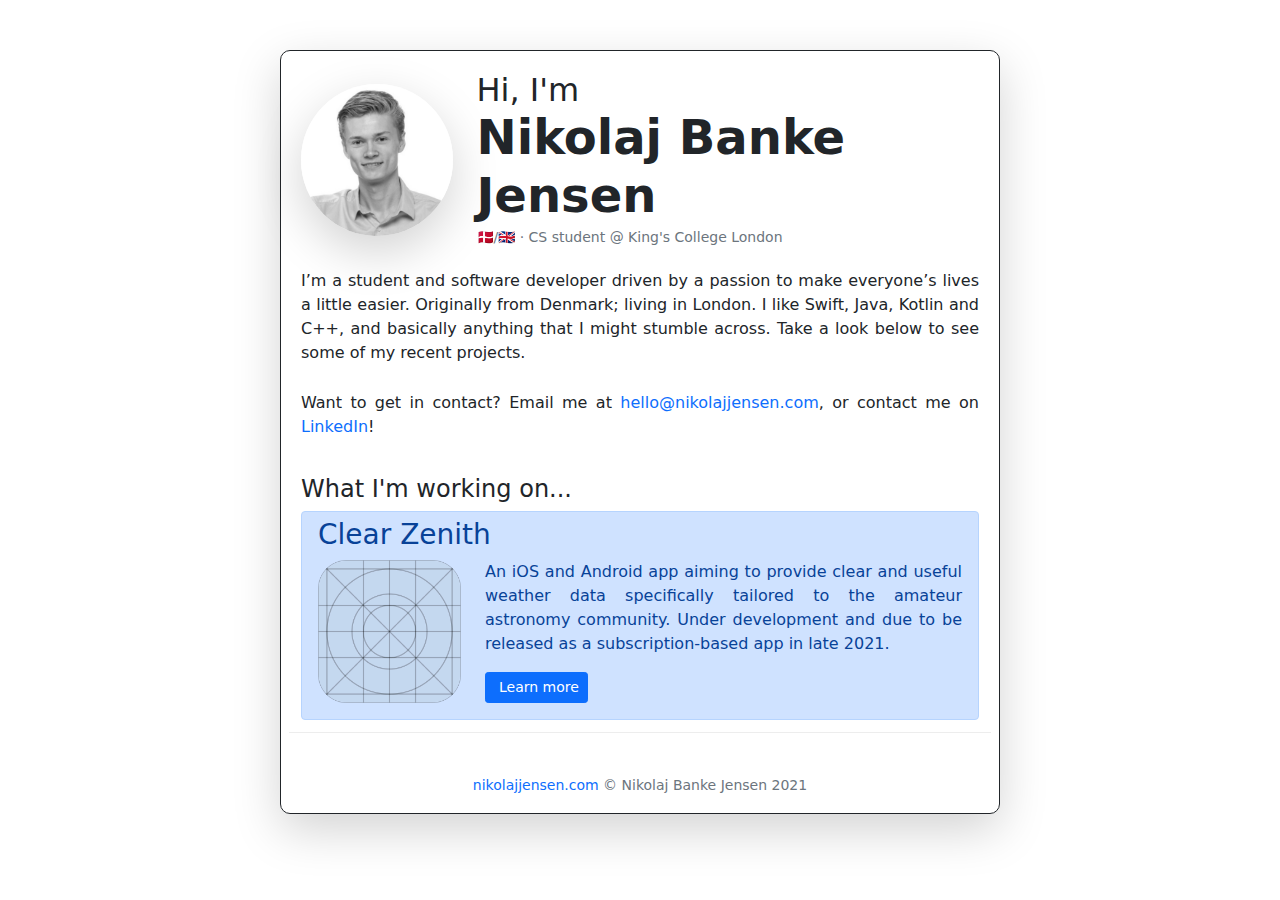
==== index.html @ 3434ff4c "Ready for deployment" ====
<!doctype html>
<html lang="en">
  <head>
    <meta charset="utf-8">
    <meta name="viewport" content="width=device-width, initial-scale=1, shrink-to-fit=no">
    <meta name="description" content="">
    <meta name="author" content="">
    <link rel="icon" href="img/favicon.ico">

    <title>Nikolaj Banke Jensen</title>

    <!-- Bootstrap core CSS -->
    <link href="bootstrap/css/bootstrap.min.css" rel="stylesheet">
    <link rel="stylesheet" href="https://pro.fontawesome.com/releases/v5.10.0/css/all.css" integrity="sha384-AYmEC3Yw5cVb3ZcuHtOA93w35dYTsvhLPVnYs9eStHfGJvOvKxVfELGroGkvsg+p" crossorigin="anonymous"/>

    <!-- Custom styles for this template -->
    <link href="style.css" rel="stylesheet">
  </head>

  <body>
    <main role="main" class="container custom-container shadow-lg d-flex justify-content-center border border-dark extra-rounded">
      <div class="col">
        <div class="row d-flex justify-content-center">
          <div class="col-3 d-flex align-items-center">
            <img src="img/me.jpg" alt="nikolaj banke jensen" class="rounded-circle w-100 shadow-lg" />
          </div>
          <div class="col d-flex align-items-center">
            <div>
              <div>
                <h2 class="header-precursor">Hi, I'm</h2>
              </div>
              <div>
               <h1 class="header-name"><strong>Nikolaj Banke Jensen</strong></h1>
              </div>
              <div>
                <p class="text-secondary header-subtitle"><small>🇩🇰/🇬🇧 &middot; CS student @ King's College London</small></p>
              </div>
            </div>
          </div>
        </div>
        <div class="row top-buffer-lg">
          <p class="text-justify">I’m a student and software developer driven by a passion to make everyone’s lives a little easier. Originally from Denmark; living in London. I like Swift, Java, Kotlin and C++, and basically anything that I might stumble across. Take a look below to see some of my recent projects.</p>

          <p class="text-justify top-buffer">Want to get in contact? Email me at <a href="mailto:hello@nikolajjensen.com">hello@nikolajjensen.com</a>, or contact me on <a href="https://www.linkedin.com/in/nikolaj-banke-jensen-b77b721bb" target="_blank">LinkedIn</a>!</p>
        </div>
        <div class="row top-buffer-lg">
          <h4>What I'm working on...</h2>
          <div class="alert alert-primary product-showcase top-buffer-none top-padding-sm" role="alert">
            <div class="row">
              <h3>Clear Zenith</h3>
            </div>
            <div class="row">
              <div class="col-3">
                <img src="img/blank-app.png" class="w-100">
              </div>
              <div class="col">
                <p class="text-justify">An iOS and Android app aiming to provide clear and useful weather data specifically tailored to the amateur astronomy community. Under development and due to be released as a subscription-based app in late 2021.</p>
                <div class="row">
                  <div class="col-auto">
                    <a href="https://clearzenith.com" target="_blank" class="btn btn-primary btn-sm btn-primary-text" role="button"><i class="product-social-icon fas fa-link fa-md"></i>Learn more</a>
                  </div>
                </div>
              </div>
            </div>
          </div>
        </div>
        <div class="row">
          <hr class="solid">
        </div>
        <div class="row">
          <div class="d-flex justify-content-center">
            <a href="https://github.com/nikolajjensen" target="_blank" class=""><i class="contact-icon fab fa-github fa-2x"></i></a>
            <a href="https://www.linkedin.com/in/nikolaj-banke-jensen-b77b721bb" target="_blank" class=""><i class="contact-icon fab fa-linkedin fa-2x"></i></a>
            <a href="mailto:hello@nikolajjensen.com" class=""><i class="contact-icon fas fa-envelope fa-2x"></i></a>
            <!--<a href="https://www.kaggle.com/nbjensen1" target="_blank" class=""><i class="contact-icon fab fa-kaggle fa-2x"></i></a>-->
          </div>
        </div>

        <div class="row">
          <div class="d-flex justify-content-center">
            <p class="text-secondary"><small><a href="https://www.nikolajjensen.com">nikolajjensen.com</a> &copy; Nikolaj Banke Jensen 2021</small></p>
          </div>
        </div>
      </div> 
    </main>
  </body>
</html>
---- style.css ----
.custom-container {
  width: 95%;
  max-width: 720px;
  margin-top: 50px;
  margin-bottom: 50px;
  padding-top: 20px;
  padding-left: 20px;
  padding-right: 20px;
}

.extra-rounded {
  border-radius: 10px;
}

.top-buffer-lg {
  margin-top: 20px;
}

.top-buffer {
  margin-top: 10px;
}

.top-buffer-none {
  margin-top: 0px !important;
}

.top-padding-sm {
  padding-top: 6px !important;
}

.contact-icon {
  padding: 10px;
  color: #3F4045;
}

.contact-icon:hover {
  padding: 10px;
  color: #696C77;
}

.product-social-icon {
  color: #FFFFFF;
  margin-right: 5px;
}

.btn-primary-text {
  color: #FFFFFF;
}

.btn-primary-text:hover {
  color: #FFFFFF;
  text-decoration: none;
}

.header-subtitle {
  margin: 0px;
}

.app-icon-rounded {
  border-radius: 20%;
}

.text-justify {
  text-align: justify;
}

.header-name {
  margin: 0px;
  font-size: calc(0.5rem + 3.5vw);
}

@media (min-width: 420px) {
  .header-name {
    font-size: calc(0.4rem + 4.5vw);
  }
}

@media (min-width: 720px) {
  .header-name {
    font-size: 3rem;
  }
}

.header-precursor {
  margin: 0px;
}

.product-showcase {
  margin: 12px;
  flex-shrink: initial;
}

hr.solid {
  border-top: 1px solid #bbb;
}

a:link {
  text-decoration: none;
}

a:visited {
  text-decoration: none;
}

a:hover {
  text-decoration: underline;
}

a:active {
  text-decoration: underline;
}
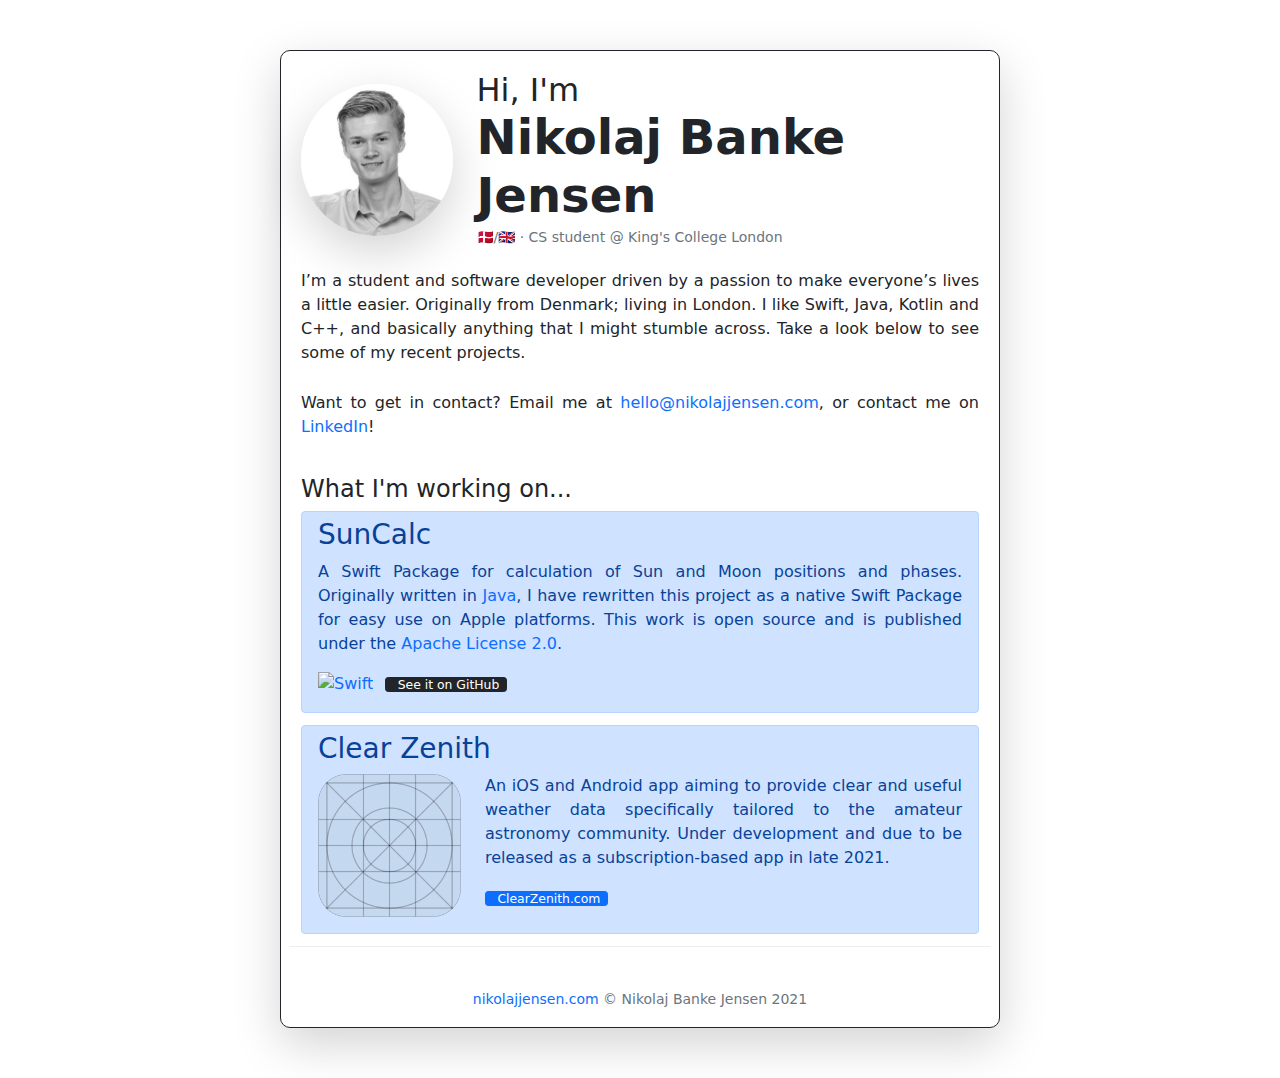
==== commit d08a8656: "Updated content" ====
--- a/index.html
+++ b/index.html
@@ -45,6 +45,34 @@
         </div>
         <div class="row top-buffer-lg">
           <h4>What I'm working on...</h2>
+
+          <div class="alert alert-primary product-showcase top-buffer-none top-padding-sm" role="alert">
+            <div class="row">
+              <h3>SunCalc</h3>
+            </div>
+            <div class="row">
+              <div class="col">
+                <p class="text-justify">A Swift Package for calculation of Sun and Moon positions and phases. Originally written in <a href="https://github.com/shred/commons-suncalc" target="_blank">Java</a>, I have rewritten this project as a native Swift Package for easy use on Apple platforms. This work is open source and is published under the <a href="http://www.apache.org/licenses/LICENSE-2.0" target="_blank">Apache License 2.0</a>.</p>
+                <div class="d-flex flex-row">
+                  <div >
+                    <p class="bottom-buffer-none right-padding-btn"><a href="https://github.com/nikolajjensen/SunCalc/actions/workflows/swift.yml"><img src="https://github.com/nikolajjensen/SunCalc/actions/workflows/swift.yml/badge.svg" alt="Swift"></a></p>
+                  </div>
+                  <div>
+                    <a href="https://github.com/nikolajjensen/SunCalc" target="_blank" class="btn btn-dark btn-sm btn-primary-text btn-xs bottom-buffer-none" role="button"><i class="product-social-icon fab fa-github fa-md"></i>See it on GitHub</a>
+                  </div>
+                  <!--
+                  <div class="col-auto">
+                    <p class="bottom-buffer-none"><a href="https://github.com/nikolajjensen/SunCalc/actions/workflows/swift.yml"><img src="https://github.com/nikolajjensen/SunCalc/actions/workflows/swift.yml/badge.svg" alt="Swift"></a></p>
+                  </div>
+                  <div class="col-auto">
+                    <a href="https://github.com/nikolajjensen/SunCalc" target="_blank" class="btn btn-dark btn-sm btn-primary-text btn-xs bottom-buffer-none" role="button"><i class="product-social-icon fab fa-github fa-md"></i>See it on GitHub</a>
+                  </div>
+                -->
+                </div>
+              </div>
+            </div>
+          </div>
+
           <div class="alert alert-primary product-showcase top-buffer-none top-padding-sm" role="alert">
             <div class="row">
               <h3>Clear Zenith</h3>
@@ -57,12 +85,13 @@
                 <p class="text-justify">An iOS and Android app aiming to provide clear and useful weather data specifically tailored to the amateur astronomy community. Under development and due to be released as a subscription-based app in late 2021.</p>
                 <div class="row">
                   <div class="col-auto">
-                    <a href="https://clearzenith.com" target="_blank" class="btn btn-primary btn-sm btn-primary-text" role="button"><i class="product-social-icon fas fa-link fa-md"></i>Learn more</a>
+                    <a href="https://clearzenith.com" target="_blank" class="btn btn-primary btn-xs btn-primary-text bottom-buffer-none" role="button"><i class="product-social-icon fas fa-link fa-md"></i>ClearZenith.com</a>
                   </div>
                 </div>
               </div>
             </div>
           </div>
+
         </div>
         <div class="row">
           <hr class="solid">
--- a/style.css
+++ b/style.css
@@ -22,6 +22,10 @@
 
 .top-buffer-none {
   margin-top: 0px !important;
+}
+
+.bottom-buffer-none {
+  margin-bottom: 0px !important;
 }
 
 .top-padding-sm {
@@ -52,8 +56,19 @@
   text-decoration: none;
 }
 
+.right-padding-btn {
+  padding-right: 12px;
+}
+
 .header-subtitle {
   margin: 0px;
+}
+
+.btn-group-xs > .btn, .btn-xs {
+  padding: .21rem .4rem .19rem;
+  font-size: .775rem;
+  line-height: .5;
+  border-radius: .2rem;
 }
 
 .app-icon-rounded {
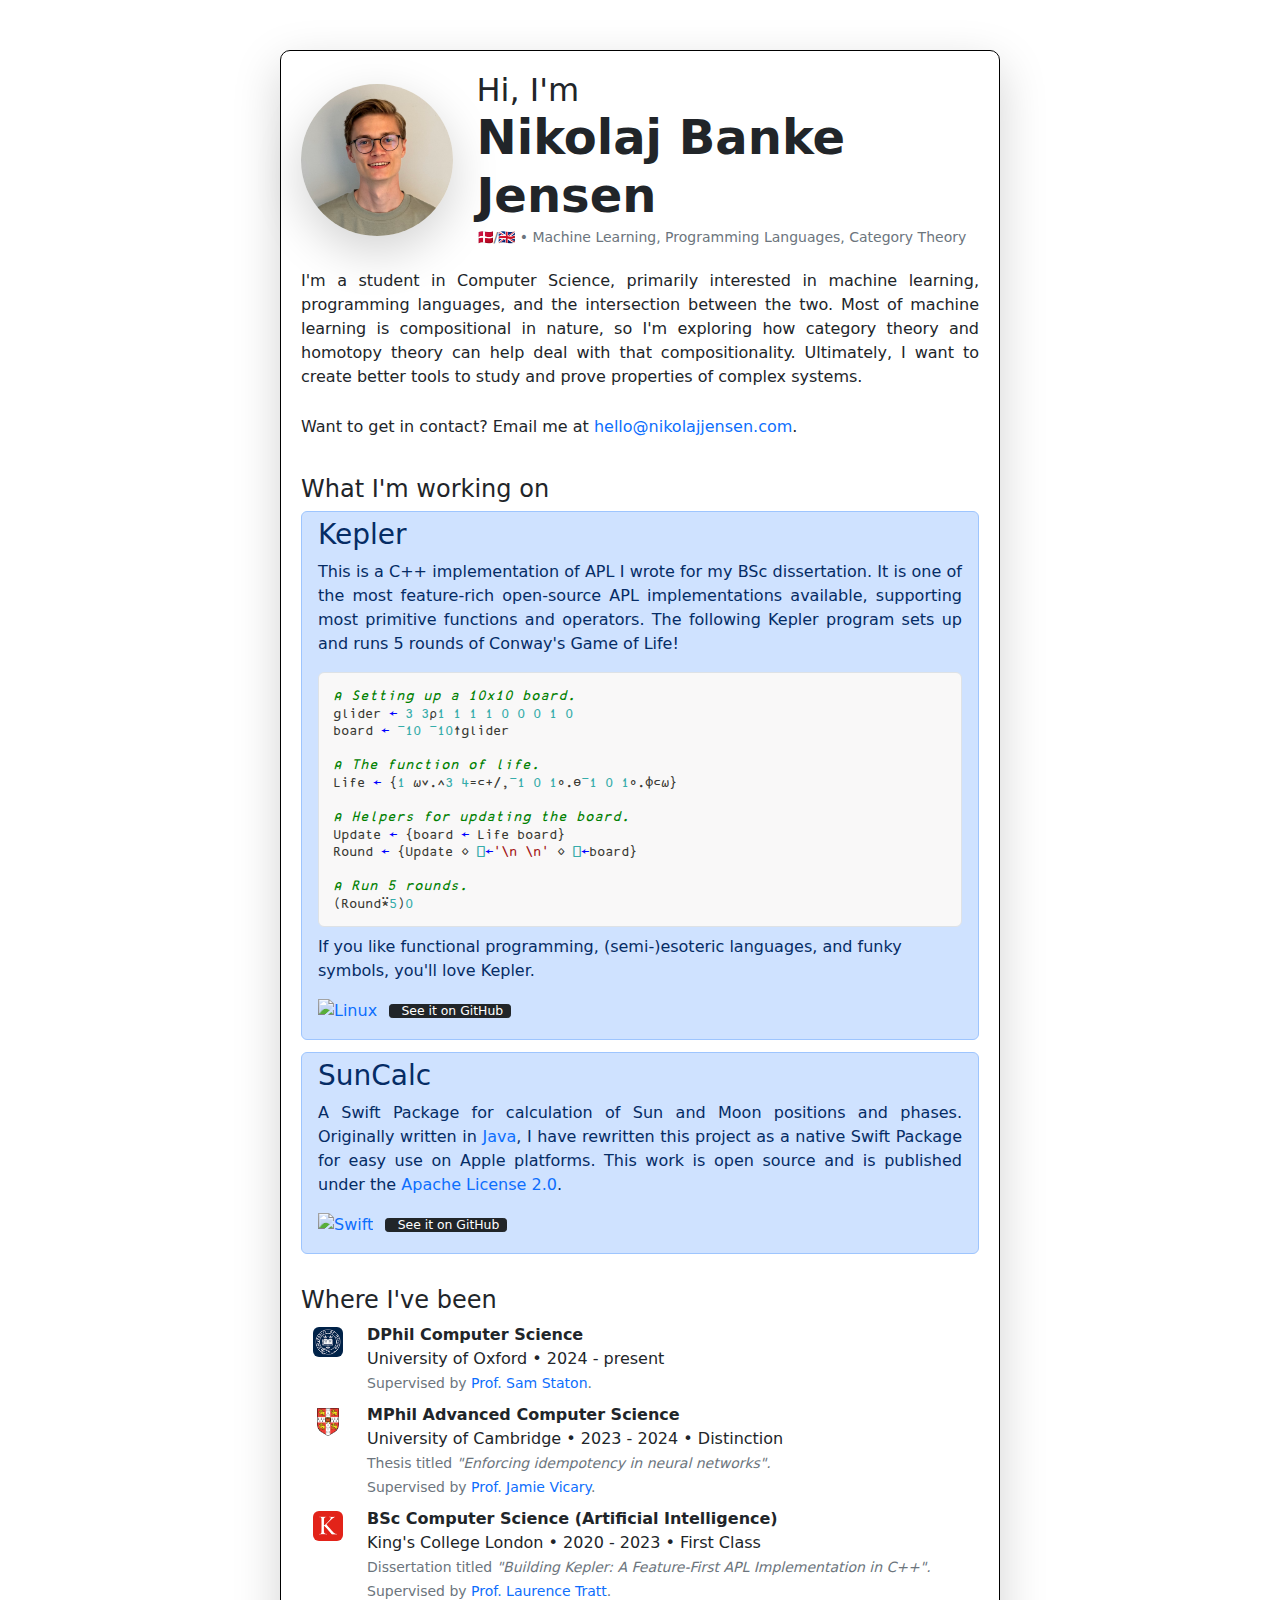
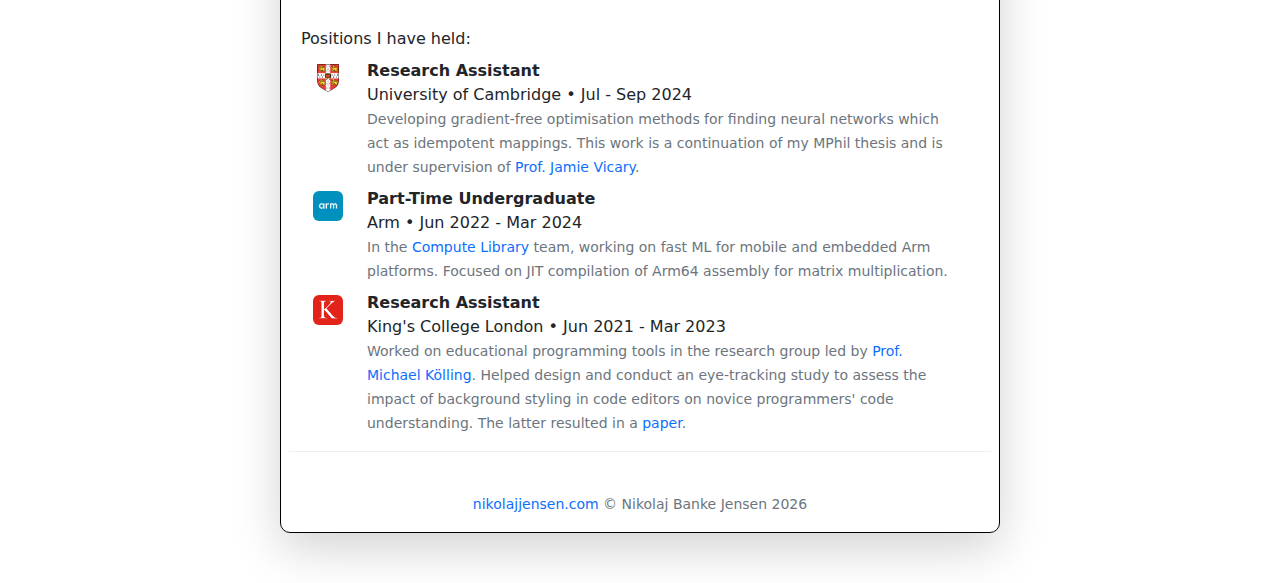
==== commit 7a68b3c0: "Update" ====
--- a/index.html
+++ b/index.html
@@ -1,73 +1,102 @@
 <!doctype html>
 <html lang="en">
-  <head>
-    <meta charset="utf-8">
-    <meta name="viewport" content="width=device-width, initial-scale=1, shrink-to-fit=no">
-    <meta name="description" content="">
-    <meta name="author" content="">
-    <link rel="icon" href="img/favicon.ico">
-
-    <title>Nikolaj Banke Jensen</title>
-
-    <!-- Bootstrap core CSS -->
-    <link href="bootstrap/css/bootstrap.min.css" rel="stylesheet">
-    <link rel="stylesheet" href="https://pro.fontawesome.com/releases/v5.10.0/css/all.css" integrity="sha384-AYmEC3Yw5cVb3ZcuHtOA93w35dYTsvhLPVnYs9eStHfGJvOvKxVfELGroGkvsg+p" crossorigin="anonymous"/>
-
-    <!-- Custom styles for this template -->
-    <link href="style.css" rel="stylesheet">
-  </head>
-
-  <body>
-    <main role="main" class="container custom-container shadow-lg d-flex justify-content-center border border-dark extra-rounded">
-      <div class="col">
-        <div class="row d-flex justify-content-center">
-          <div class="col-3 d-flex align-items-center">
-            <img src="img/me.jpg" alt="nikolaj banke jensen" class="rounded-circle w-100 shadow-lg" />
-          </div>
-          <div class="col d-flex align-items-center">
+
+<head>
+  <meta charset="utf-8">
+  <meta name="viewport" content="width=device-width, initial-scale=1, shrink-to-fit=no">
+  <meta name="description" content="">
+  <meta name="author" content="">
+  <link rel="icon" href="res/favicon.ico">
+
+  <title>Nikolaj Banke Jensen</title>
+
+  <!-- Bootstrap core CSS -->
+  <link href="https://cdn.jsdelivr.net/npm/bootstrap@5.3.3/dist/css/bootstrap.min.css" rel="stylesheet"
+    integrity="sha384-QWTKZyjpPEjISv5WaRU9OFeRpok6YctnYmDr5pNlyT2bRjXh0JMhjY6hW+ALEwIH" crossorigin="anonymous">
+  <link rel="stylesheet" href="https://pro.fontawesome.com/releases/v5.10.0/css/all.css"
+    integrity="sha384-AYmEC3Yw5cVb3ZcuHtOA93w35dYTsvhLPVnYs9eStHfGJvOvKxVfELGroGkvsg+p" crossorigin="anonymous" />
+
+  <link href="prism/prism-vs.css" rel="stylesheet" />
+
+  <!-- Custom styles for this template -->
+  <link href="style.css" rel="stylesheet">
+</head>
+
+<body>
+  <main role="main" class="container custom-container shadow-lg d-flex justify-content-center extra-rounded">
+    <div class="col">
+      <div class="row d-flex justify-content-center">
+        <div class="col-3 d-flex align-items-center">
+          <img src="res/me.png" alt="nikolaj banke jensen" class="ratio ratio-1x1 rounded-circle shadow-lg" />
+        </div>
+        <div class="col d-flex align-items-center">
+          <div>
             <div>
-              <div>
-                <h2 class="header-precursor">Hi, I'm</h2>
-              </div>
-              <div>
-               <h1 class="header-name"><strong>Nikolaj Banke Jensen</strong></h1>
-              </div>
-              <div>
-                <p class="text-secondary header-subtitle"><small>🇩🇰/🇬🇧 &middot; CS student @ King's College London</small></p>
-              </div>
-            </div>
-          </div>
-        </div>
-        <div class="row top-buffer-lg">
-          <p class="text-justify">I’m a student and software developer driven by a passion to make everyone’s lives a little easier. Originally from Denmark; living in London. I like Swift, Java, Kotlin and C++, and basically anything that I might stumble across. Take a look below to see some of my recent projects.</p>
-
-          <p class="text-justify top-buffer">Want to get in contact? Email me at <a href="mailto:hello@nikolajjensen.com">hello@nikolajjensen.com</a>, or contact me on <a href="https://www.linkedin.com/in/nikolaj-banke-jensen-b77b721bb" target="_blank">LinkedIn</a>!</p>
-        </div>
-        <div class="row top-buffer-lg">
-          <h4>What I'm working on...</h2>
+              <h2 class="header-precursor">Hi, I'm</h2>
+            </div>
+            <div>
+              <h1 class="header-name"><strong>Nikolaj Banke Jensen</strong></h1>
+            </div>
+            <div>
+              <p class="text-secondary header-subtitle"><small>🇩🇰/🇬🇧 &bullet; Machine Learning, Programming
+                  Languages, Category Theory</small></p>
+            </div>
+          </div>
+        </div>
+      </div>
+      <div class="row top-buffer-lg">
+        <!--<p class="text-justify">I'm a student and software developer driven by a passion to make everyone's lives a
+          little easier. Originally from Denmark; living in London. I like Swift, Java, Kotlin and C++, and basically
+          anything that I might stumble across. Take a look below to see some of my recent projects.</p>-->
+        <p class="text-justify">I'm a student in Computer Science, primarily interested in machine learning, programming
+          languages, and the intersection between the two. Most of machine learning is compositional in nature, so I'm
+          exploring how category theory and homotopy theory can help deal with that compositionality. Ultimately, I want
+          to create better tools to study and prove properties of complex systems.</p>
+
+        <p class="text-justify top-buffer">Want to get in contact? Email me at <a
+            href="mailto:hello@nikolajjensen.com">hello@nikolajjensen.com</a>.
+      </div>
+
+      <div class="row top-buffer-lg">
+        <h4>What I'm working on</h2>
 
           <div class="alert alert-primary product-showcase top-buffer-none top-padding-sm" role="alert">
             <div class="row">
-              <h3>SunCalc</h3>
+              <h3>Kepler</h3>
             </div>
             <div class="row">
               <div class="col">
-                <p class="text-justify">A Swift Package for calculation of Sun and Moon positions and phases. Originally written in <a href="https://github.com/shred/commons-suncalc" target="_blank">Java</a>, I have rewritten this project as a native Swift Package for easy use on Apple platforms. This work is open source and is published under the <a href="http://www.apache.org/licenses/LICENSE-2.0" target="_blank">Apache License 2.0</a>.</p>
+                <p class="text-justify">This is a C++ implementation of APL I wrote for my BSc dissertation. It is one
+                  of the most feature-rich open-source APL implementations available, supporting most primitive
+                  functions and operators. The following Kepler program sets up and runs 5 rounds of Conway's Game of
+                  Life!</p>
+                <pre class="border rounded"><code class="language-apl">⍝ Setting up a 10x10 board.
+glider ← 3 3⍴1 1 1 1 0 0 0 1 0
+board ← ¯10 ¯10↑glider
+
+⍝ The function of life.
+Life ← {1 ⍵∨.∧3 4=⊂+/,¯1 0 1∘.⊖¯1 0 1∘.⌽⊂⍵}
+
+⍝ Helpers for updating the board.
+Update ← {board ← Life board}
+Round ← {Update ◊ ⎕←'\n \n' ◊ ⎕←board}
+
+⍝ Run 5 rounds.
+(Round⍣5)0</code></pre>
+                <p>If you like functional programming, (semi-)esoteric languages, and funky symbols, you'll love Kepler.
+                </p>
                 <div class="d-flex flex-row">
-                  <div >
-                    <p class="bottom-buffer-none right-padding-btn"><a href="https://github.com/nikolajjensen/SunCalc/actions/workflows/swift.yml"><img src="https://github.com/nikolajjensen/SunCalc/actions/workflows/swift.yml/badge.svg" alt="Swift"></a></p>
-                  </div>
-                  <div>
-                    <a href="https://github.com/nikolajjensen/SunCalc" target="_blank" class="btn btn-dark btn-sm btn-primary-text btn-xs bottom-buffer-none" role="button"><i class="product-social-icon fab fa-github fa-md"></i>See it on GitHub</a>
-                  </div>
-                  <!--
-                  <div class="col-auto">
-                    <p class="bottom-buffer-none"><a href="https://github.com/nikolajjensen/SunCalc/actions/workflows/swift.yml"><img src="https://github.com/nikolajjensen/SunCalc/actions/workflows/swift.yml/badge.svg" alt="Swift"></a></p>
-                  </div>
-                  <div class="col-auto">
-                    <a href="https://github.com/nikolajjensen/SunCalc" target="_blank" class="btn btn-dark btn-sm btn-primary-text btn-xs bottom-buffer-none" role="button"><i class="product-social-icon fab fa-github fa-md"></i>See it on GitHub</a>
-                  </div>
-                -->
+                  <div>
+                    <p class="bottom-buffer-none right-padding-btn"><a
+                        href="https://github.com/nikolajjensen/Kepler/actions/workflows/linux.yml"><img
+                          src="https://github.com/nikolajjensen/Kepler/actions/workflows/linux.yml/badge.svg"
+                          alt="Linux"></a></p>
+                  </div>
+                  <div>
+                    <a href="https://github.com/nikolajjensen/Kepler" target="_blank"
+                      class="btn btn-dark btn-sm btn-primary-text btn-xs bottom-buffer-none" role="button"><i
+                        class="product-social-icon fab fa-github fa-md"></i>See it on GitHub</a>
+                  </div>
                 </div>
               </div>
             </div>
@@ -75,42 +104,165 @@
 
           <div class="alert alert-primary product-showcase top-buffer-none top-padding-sm" role="alert">
             <div class="row">
-              <h3>Clear Zenith</h3>
-            </div>
-            <div class="row">
-              <div class="col-3">
-                <img src="img/blank-app.png" class="w-100">
-              </div>
+              <h3>SunCalc</h3>
+            </div>
+            <div class="row">
               <div class="col">
-                <p class="text-justify">An iOS and Android app aiming to provide clear and useful weather data specifically tailored to the amateur astronomy community. Under development and due to be released as a subscription-based app in late 2021.</p>
-                <div class="row">
-                  <div class="col-auto">
-                    <a href="https://clearzenith.com" target="_blank" class="btn btn-primary btn-xs btn-primary-text bottom-buffer-none" role="button"><i class="product-social-icon fas fa-link fa-md"></i>ClearZenith.com</a>
+                <p class="text-justify">A Swift Package for calculation of Sun and Moon positions and phases. Originally
+                  written in <a href="https://github.com/shred/commons-suncalc" target="_blank">Java</a>, I have
+                  rewritten this project as a native Swift Package for easy use on Apple platforms. This work is open
+                  source and is published under the <a href="http://www.apache.org/licenses/LICENSE-2.0"
+                    target="_blank">Apache License 2.0</a>.</p>
+                <div class="d-flex flex-row">
+                  <div>
+                    <p class="bottom-buffer-none right-padding-btn"><a
+                        href="https://github.com/nikolajjensen/SunCalc/actions/workflows/swift.yml"><img
+                          src="https://github.com/nikolajjensen/SunCalc/actions/workflows/swift.yml/badge.svg"
+                          alt="Swift"></a></p>
+                  </div>
+                  <div>
+                    <a href="https://github.com/nikolajjensen/SunCalc" target="_blank"
+                      class="btn btn-dark btn-sm btn-primary-text btn-xs bottom-buffer-none" role="button"><i
+                        class="product-social-icon fab fa-github fa-md"></i>See it on GitHub</a>
                   </div>
                 </div>
               </div>
             </div>
           </div>
 
-        </div>
-        <div class="row">
-          <hr class="solid">
-        </div>
-        <div class="row">
-          <div class="d-flex justify-content-center">
-            <a href="https://github.com/nikolajjensen" target="_blank" class=""><i class="contact-icon fab fa-github fa-2x"></i></a>
-            <a href="https://www.linkedin.com/in/nikolaj-banke-jensen-b77b721bb" target="_blank" class=""><i class="contact-icon fab fa-linkedin fa-2x"></i></a>
-            <a href="mailto:hello@nikolajjensen.com" class=""><i class="contact-icon fas fa-envelope fa-2x"></i></a>
-            <!--<a href="https://www.kaggle.com/nbjensen1" target="_blank" class=""><i class="contact-icon fab fa-kaggle fa-2x"></i></a>-->
-          </div>
-        </div>
-
-        <div class="row">
-          <div class="d-flex justify-content-center">
-            <p class="text-secondary"><small><a href="https://www.nikolajjensen.com">nikolajjensen.com</a> &copy; Nikolaj Banke Jensen 2021</small></p>
-          </div>
-        </div>
-      </div> 
-    </main>
-  </body>
-</html>
+      </div>
+
+      <div class="row top-buffer-lg">
+        <h4>Where I've been</h2>
+
+          <div class="row ps-4 d-flex justify-content-center">
+            <div class="col-auto pt-1">
+              <img src="res/oxford.png" alt="University of Oxford" class="rounded object-fit-contain" width="30"
+                height="30" />
+            </div>
+            <div class="col">
+              <div class="fw-bold">DPhil Computer Science</div>
+              <div>University of Oxford &bullet; 2024 - present</div>
+              <div class="text-secondary header-subtitle"><small>Supervised by <a
+                    href="https://www.cs.ox.ac.uk/people/samuel.staton/main.html" target="_blank">Prof. Sam
+                    Staton</a>.</small></div>
+            </div>
+          </div>
+
+          <div class="row ps-4 d-flex justify-content-center pt-2">
+            <div class="col-auto pt-1">
+              <img src="res/cambridge.png" alt="University of Cambridge"
+                class="rounded object-fit-contain p-extra-small" width="30" height="30" />
+            </div>
+            <div class="col">
+              <div class="fw-bold">MPhil Advanced Computer Science</div>
+              <div>University of Cambridge &bullet; 2023 - 2024 &bullet; Distinction</div>
+              <div class="text-secondary header-subtitle"><small>Thesis titled <em>"Enforcing idempotency in neural
+                    networks".</em>
+                </small></div>
+              <div class="text-secondary header-subtitle"><small>Supervised by <a
+                    href="https://www.cl.cam.ac.uk/~jv258/" target="_blank">Prof. Jamie
+                    Vicary</a>.</small></div>
+            </div>
+          </div>
+
+          <div class="row ps-4 d-flex justify-content-center pt-2">
+            <div class="col-auto pt-1">
+              <img src="res/kings.png" alt="King's College London" class="rounded object-fit-contain" width="30"
+                height="30" />
+            </div>
+            <div class="col">
+              <div class="fw-bold">BSc Computer Science (Artificial Intelligence)</div>
+              <div>King's College London &bullet; 2020 - 2023 &bullet; First Class</div>
+              <div class="text-secondary header-subtitle"><small>Dissertation titled <em>"Building Kepler: A
+                    Feature-First APL Implementation in C++".</em>
+                </small></div>
+              <div class="text-secondary header-subtitle"><small>Supervised by <a href="https://tratt.net/laurie/"
+                    target="_blank">Prof. Laurence Tratt</a>.</small></div>
+            </div>
+          </div>
+
+          <div class="pt-4">Positions I have held:</div>
+
+          <div class="row ps-4 d-flex justify-content-center pt-2">
+            <div class="col-auto pt-1">
+              <img src="res/cambridge.png" alt="University of Cambridge"
+                class="rounded object-fit-contain p-extra-small" width="30" height="30" />
+            </div>
+            <div class="col">
+              <div class="fw-bold">Research Assistant</div>
+              <div>University of Cambridge &bullet; Jul - Sep 2024</div>
+              <div class="text-secondary header-subtitle"><small>Developing gradient-free optimisation methods for
+                  finding neural networks which act as idempotent mappings. This work is a
+                  continuation of my MPhil thesis and is under supervision of <a href="https://www.cl.cam.ac.uk/~jv258/"
+                    target="_blank">Prof. Jamie
+                    Vicary</a>.</small></div>
+            </div>
+          </div>
+
+          <div class="row ps-4 d-flex justify-content-center pt-2">
+            <div class="col-auto pt-1">
+              <img src="res/arm.png" alt="University of Cambridge"
+                class="rounded object-fit-contain p-extra-small arm-blue" width="30" height="30" />
+            </div>
+            <div class="col">
+              <div class="fw-bold">Part-Time Undergraduate</div>
+              <div>Arm &bullet; Jun 2022 - Mar 2024</div>
+              <div class="text-secondary header-subtitle"><small>In the <a
+                    href="https://github.com/ARM-software/ComputeLibrary" target="_blank">Compute Library</a> team,
+                  working on fast ML for
+                  mobile and embedded Arm platforms. Focused on JIT compilation of Arm64 assembly for matrix
+                  multiplication.</small></div>
+            </div>
+          </div>
+
+          <div class="row ps-4 d-flex justify-content-center pt-2">
+            <div class="col-auto pt-1">
+              <img src="res/kings.png" alt="King's College London" class="rounded object-fit-contain" width="30"
+                height="30" />
+            </div>
+            <div class="col">
+              <div class="fw-bold">Research Assistant</div>
+              <div>King's College London &bullet; Jun 2021 - Mar 2023</div>
+              <div class="text-secondary header-subtitle"><small>Worked on educational programming tools in the research
+                  group led by <a href="https://nms.kcl.ac.uk/michael.kolling/" target="_blank">Prof. Michael
+                    Kölling</a>. Helped design and conduct an eye-tracking study to
+                  assess the impact of background styling in code editors on novice programmers' code
+                  understanding. The latter resulted in a <a href="https://doi.org/10.1145/3568813.3600133"
+                    target="_blank">paper</a>.</small></div>
+            </div>
+          </div>
+      </div>
+
+      <div class="row pt-3">
+        <hr class="solid">
+      </div>
+      <div class="row">
+        <div class="d-flex justify-content-center">
+          <a href="https://github.com/nikolajjensen" target="_blank" class=""><i
+              class="contact-icon fab fa-github fa-2x"></i></a>
+          <a href="https://www.linkedin.com/in/nikolaj-banke-jensen-b77b721bb" target="_blank" class=""><i
+              class="contact-icon fab fa-linkedin fa-2x"></i></a>
+          <a href="mailto:hello@nikolajjensen.com" class=""><i class="contact-icon fas fa-envelope fa-2x"></i></a>
+          <!--<a href="https://www.kaggle.com/nbjensen1" target="_blank" class=""><i class="contact-icon fab fa-kaggle fa-2x"></i></a>-->
+        </div>
+      </div>
+
+      <div class="row">
+        <div class="d-flex justify-content-center">
+          <p class="text-secondary"><small><a href="https://www.nikolajjensen.com">nikolajjensen.com</a> &copy; Nikolaj
+              Banke Jensen <span id="year"></span></small></p>
+        </div>
+      </div>
+    </div>
+  </main>
+  <script src="https://cdn.jsdelivr.net/npm/bootstrap@5.3.3/dist/js/bootstrap.bundle.min.js"
+    integrity="sha384-YvpcrYf0tY3lHB60NNkmXc5s9fDVZLESaAA55NDzOxhy9GkcIdslK1eN7N6jIeHz"
+    crossorigin="anonymous"></script>
+  <script>
+    document.getElementById("year").innerHTML = new Date().getFullYear();
+  </script>
+  <script src="prism/prism.js"></script>
+</body>
+
+</html>--- a/prism/prism-vs.css
+++ b/prism/prism-vs.css
@@ -0,0 +1,178 @@
+/**
+ * VS theme by Andrew Lock (https://andrewlock.net)
+ * Inspired by Visual Studio syntax coloring
+ */
+
+@font-face {
+	font-family: 'APL';
+	src: url('../res/Apl385.ttf');
+}
+
+code[class*="language-"],
+pre[class*="language-"] {
+	color: #393A34;
+	/*font-family: "Consolas", "Bitstream Vera Sans Mono", "Courier New", Courier, monospace;*/
+	font-family: "APL";
+	direction: ltr;
+	text-align: left;
+	white-space: pre;
+	word-spacing: normal;
+	word-break: normal;
+	font-size: .9em;
+	line-height: 1.2em;
+
+	-moz-tab-size: 4;
+	-o-tab-size: 4;
+	tab-size: 4;
+
+	-webkit-hyphens: none;
+	-moz-hyphens: none;
+	-ms-hyphens: none;
+	hyphens: none;
+}
+
+pre>code[class*="language-"] {
+	font-size: 1em;
+}
+
+pre[class*="language-"]::-moz-selection,
+pre[class*="language-"] ::-moz-selection,
+code[class*="language-"]::-moz-selection,
+code[class*="language-"] ::-moz-selection {
+	background: #C1DEF1;
+}
+
+pre[class*="language-"]::selection,
+pre[class*="language-"] ::selection,
+code[class*="language-"]::selection,
+code[class*="language-"] ::selection {
+	background: #C1DEF1;
+}
+
+/* Code blocks */
+pre[class*="language-"] {
+	padding: 1em;
+	margin: .5em 0;
+	overflow: auto;
+	background-color: rgb(249, 248, 248);
+}
+
+/* Inline code */
+:not(pre)>code[class*="language-"] {
+	padding: .2em;
+	padding-top: 1px;
+	padding-bottom: 1px;
+	background: #f8f8f8;
+	border: 1px solid #dddddd;
+}
+
+.token.comment,
+.token.prolog,
+.token.doctype,
+.token.cdata {
+	color: #008000;
+	font-style: italic;
+}
+
+.token.namespace {
+	opacity: .7;
+}
+
+.token.string {
+	color: #A31515;
+}
+
+.token.punctuation,
+.token.operator {
+	color: #393A34;
+	/* no highlight */
+}
+
+.token.url,
+.token.symbol,
+.token.number,
+.token.boolean,
+.token.variable,
+.token.constant,
+.token.inserted {
+	color: #36acaa;
+}
+
+.token.atrule,
+.token.keyword,
+.token.attr-value,
+.language-autohotkey .token.selector,
+.language-json .token.boolean,
+.language-json .token.number,
+code[class*="language-css"] {
+	color: #0000ff;
+}
+
+.token.function {
+	color: #393A34;
+}
+
+.token.deleted,
+.language-autohotkey .token.tag {
+	color: #9a050f;
+}
+
+.token.selector,
+.language-autohotkey .token.keyword {
+	color: #00009f;
+}
+
+.token.important {
+	color: #e90;
+}
+
+.token.important,
+.token.bold {
+	font-weight: bold;
+}
+
+.token.italic {
+	font-style: italic;
+}
+
+.token.class-name,
+.language-json .token.property {
+	color: #2B91AF;
+}
+
+.token.tag,
+.token.selector {
+	color: #800000;
+}
+
+.token.attr-name,
+.token.property,
+.token.regex,
+.token.entity {
+	color: #ff0000;
+}
+
+.token.directive.tag .tag {
+	background: #ffff00;
+	color: #393A34;
+}
+
+/* overrides color-values for the Line Numbers plugin
+ * http://prismjs.com/plugins/line-numbers/
+ */
+.line-numbers.line-numbers .line-numbers-rows {
+	border-right-color: #a5a5a5;
+}
+
+.line-numbers .line-numbers-rows>span:before {
+	color: #2B91AF;
+}
+
+/* overrides color-values for the Line Highlight plugin
+* http://prismjs.com/plugins/line-highlight/
+*/
+.line-highlight.line-highlight {
+	background: rgba(193, 222, 241, 0.2);
+	background: -webkit-linear-gradient(left, rgba(193, 222, 241, 0.2) 70%, rgba(221, 222, 241, 0));
+	background: linear-gradient(to right, rgba(193, 222, 241, 0.2) 70%, rgba(221, 222, 241, 0));
+}--- a/style.css
+++ b/style.css
@@ -1,4 +1,4 @@
-.custom-container {
+/*.custom-container {
   width: 95%;
   max-width: 720px;
   margin-top: 50px;
@@ -6,6 +6,35 @@
   padding-top: 20px;
   padding-left: 20px;
   padding-right: 20px;
+}*/
+
+.custom-container {
+  width: 100%;
+  max-width: 100%;
+  padding: 0 15px;
+  margin: 0 auto;
+  box-sizing: border-box;
+}
+
+/* Boxed mode for larger screens */
+@media (min-width: 780px) {
+  .custom-container {
+    max-width: 720px;
+    margin-top: 50px;
+    margin-bottom: 50px;
+    padding-top: 20px;
+    padding-left: 20px;
+    padding-right: 20px;
+    border: 1px solid #000;
+  }
+}
+
+.arm-blue {
+  background-color: #0091BD;
+}
+
+.p-extra-small {
+  padding: 1px;
 }
 
 .extra-rounded {
@@ -64,7 +93,8 @@
   margin: 0px;
 }
 
-.btn-group-xs > .btn, .btn-xs {
+.btn-group-xs>.btn,
+.btn-xs {
   padding: .21rem .4rem .19rem;
   font-size: .775rem;
   line-height: .5;
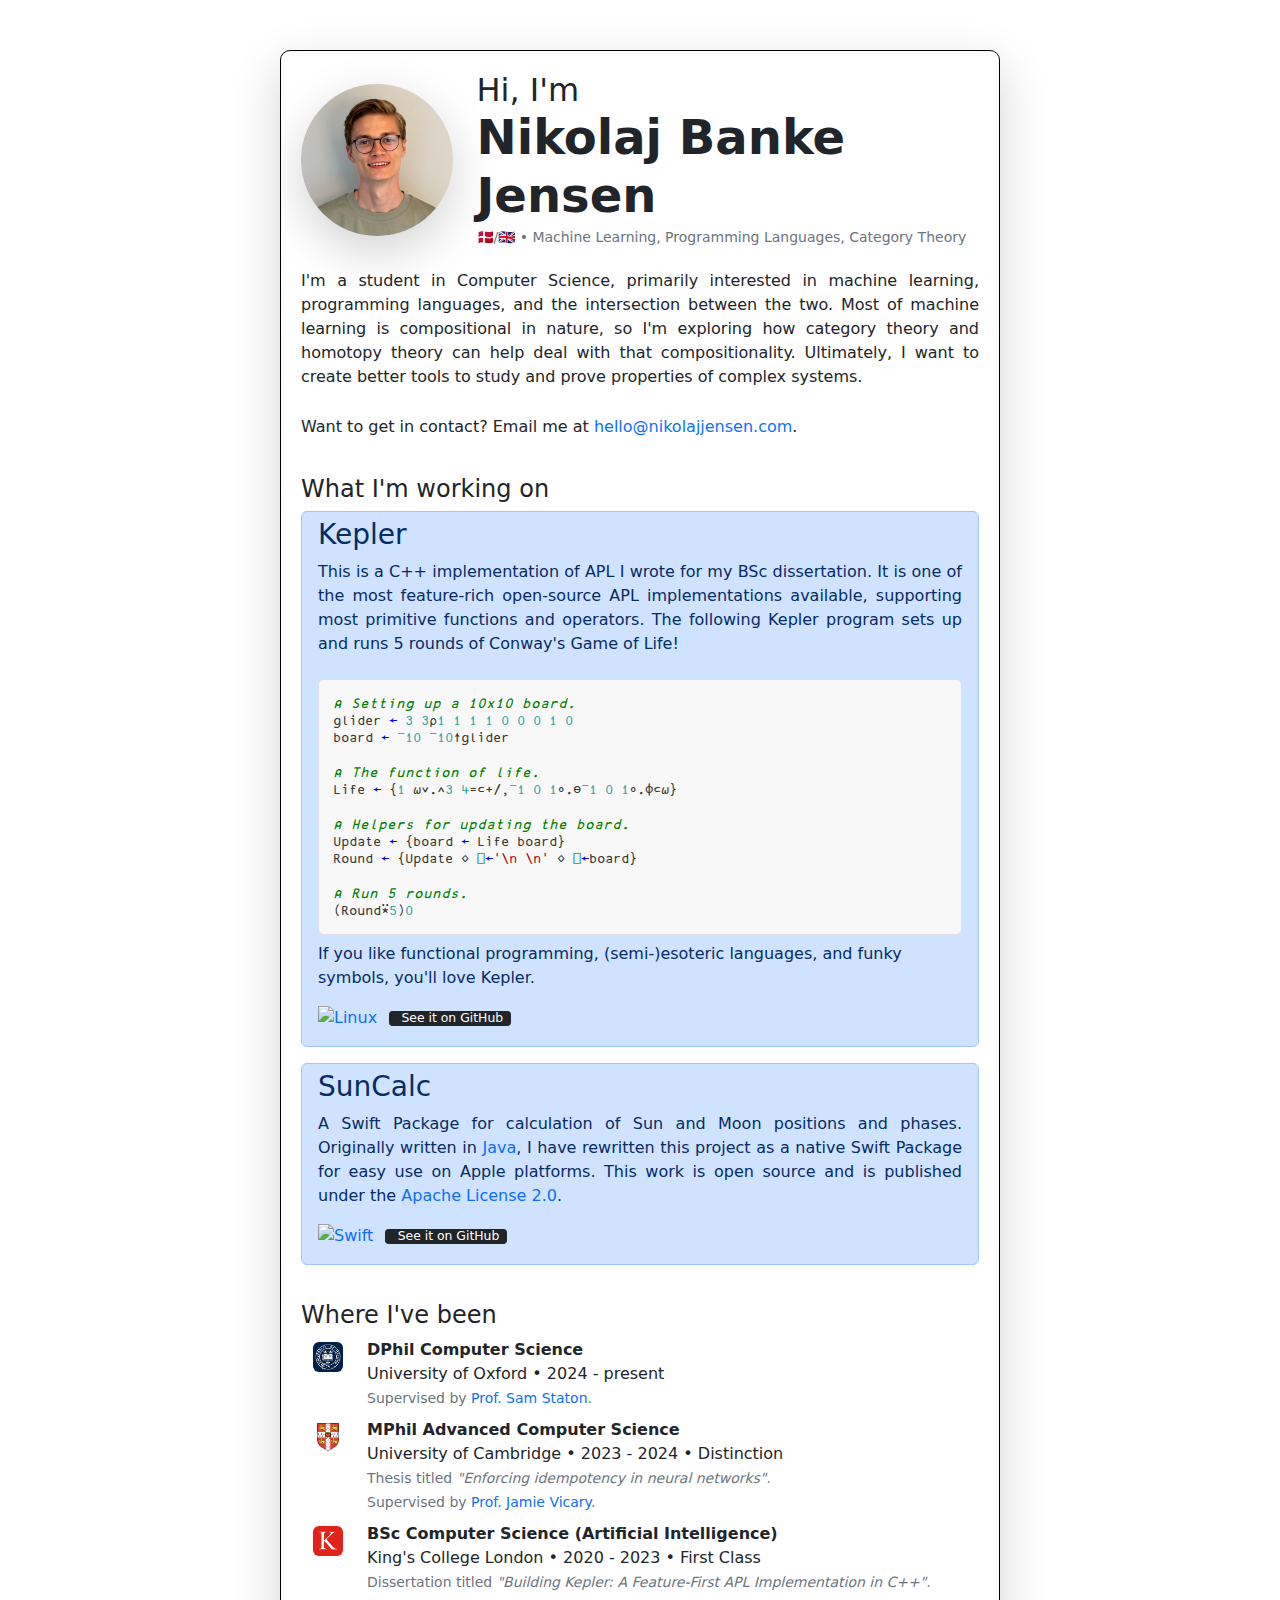
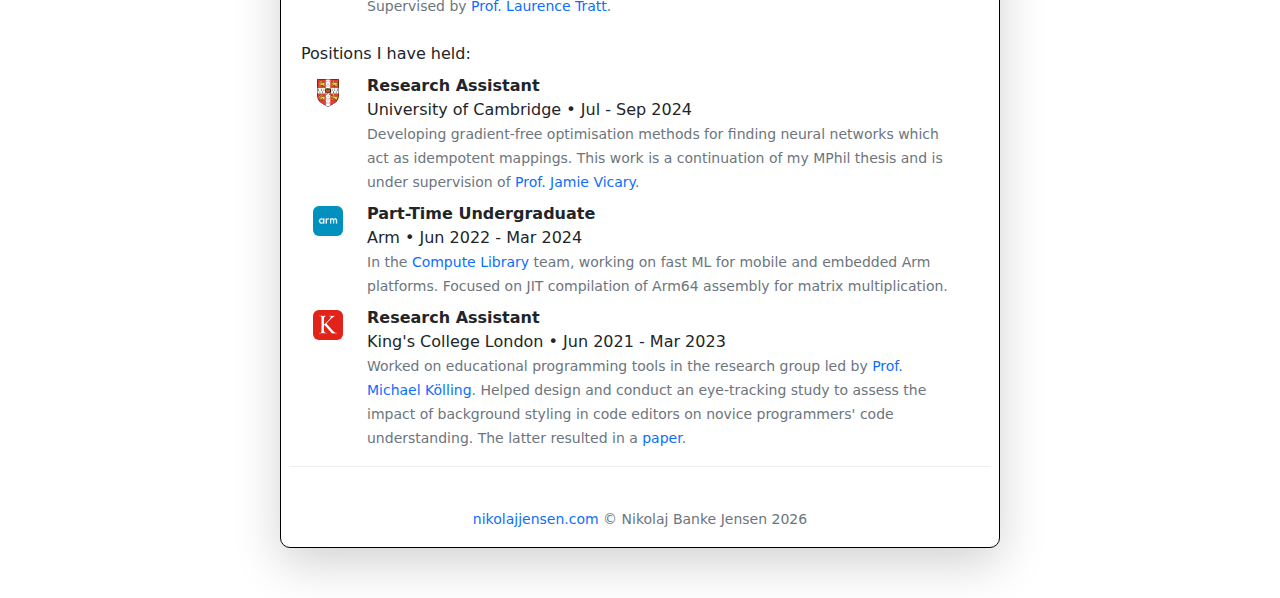
==== commit 42324db2: "Fix code responsive resizing" ====
--- a/index.html
+++ b/index.html
@@ -6,7 +6,6 @@
   <meta name="viewport" content="width=device-width, initial-scale=1, shrink-to-fit=no">
   <meta name="description" content="">
   <meta name="author" content="">
-  <link rel="icon" href="res/favicon.ico">
 
   <title>Nikolaj Banke Jensen</title>
 
@@ -24,7 +23,7 @@
 
 <body>
   <main role="main" class="container custom-container shadow-lg d-flex justify-content-center extra-rounded">
-    <div class="col">
+    <div class="col-12">
       <div class="row d-flex justify-content-center">
         <div class="col-3 d-flex align-items-center">
           <img src="res/me.png" alt="nikolaj banke jensen" class="ratio ratio-1x1 rounded-circle shadow-lg" />
@@ -60,17 +59,19 @@
       <div class="row top-buffer-lg">
         <h4>What I'm working on</h2>
 
-          <div class="alert alert-primary product-showcase top-buffer-none top-padding-sm" role="alert">
-            <div class="row">
-              <h3>Kepler</h3>
-            </div>
-            <div class="row">
-              <div class="col">
-                <p class="text-justify">This is a C++ implementation of APL I wrote for my BSc dissertation. It is one
-                  of the most feature-rich open-source APL implementations available, supporting most primitive
-                  functions and operators. The following Kepler program sets up and runs 5 rounds of Conway's Game of
-                  Life!</p>
-                <pre class="border rounded"><code class="language-apl">⍝ Setting up a 10x10 board.
+          <div class="col-12">
+            <div class="alert alert-primary top-buffer-none top-padding-sm" role="alert">
+              <div class="row">
+                <h3>Kepler</h3>
+              </div>
+              <div class="row">
+                <div class="col-12">
+                  <p class="text-justify">This is a C++ implementation of APL I wrote for my BSc dissertation. It is one
+                    of the most feature-rich open-source APL implementations available, supporting most primitive
+                    functions and operators. The following Kepler program sets up and runs 5 rounds of Conway's Game of
+                    Life!</p>
+                  <div class="code-container">
+                    <pre class="border rounded"><code class="language-apl">⍝ Setting up a 10x10 board.
 glider ← 3 3⍴1 1 1 1 0 0 0 1 0
 board ← ¯10 ¯10↑glider
 
@@ -83,53 +84,60 @@
 
 ⍝ Run 5 rounds.
 (Round⍣5)0</code></pre>
-                <p>If you like functional programming, (semi-)esoteric languages, and funky symbols, you'll love Kepler.
-                </p>
-                <div class="d-flex flex-row">
-                  <div>
-                    <p class="bottom-buffer-none right-padding-btn"><a
-                        href="https://github.com/nikolajjensen/Kepler/actions/workflows/linux.yml"><img
-                          src="https://github.com/nikolajjensen/Kepler/actions/workflows/linux.yml/badge.svg"
-                          alt="Linux"></a></p>
                   </div>
-                  <div>
-                    <a href="https://github.com/nikolajjensen/Kepler" target="_blank"
-                      class="btn btn-dark btn-sm btn-primary-text btn-xs bottom-buffer-none" role="button"><i
-                        class="product-social-icon fab fa-github fa-md"></i>See it on GitHub</a>
+                  <p>If you like functional programming, (semi-)esoteric languages, and funky symbols, you'll love
+                    Kepler.
+                  </p>
+                  <div class="d-flex flex-row">
+                    <div>
+                      <p class="bottom-buffer-none right-padding-btn"><a
+                          href="https://github.com/nikolajjensen/Kepler/actions/workflows/linux.yml"><img
+                            src="https://github.com/nikolajjensen/Kepler/actions/workflows/linux.yml/badge.svg"
+                            alt="Linux"></a></p>
+                    </div>
+                    <div>
+                      <a href="https://github.com/nikolajjensen/Kepler" target="_blank"
+                        class="btn btn-dark btn-sm btn-primary-text btn-xs bottom-buffer-none" role="button"><i
+                          class="product-social-icon fab fa-github fa-md"></i>See it on GitHub</a>
+                    </div>
                   </div>
                 </div>
               </div>
             </div>
           </div>
 
-          <div class="alert alert-primary product-showcase top-buffer-none top-padding-sm" role="alert">
-            <div class="row">
-              <h3>SunCalc</h3>
-            </div>
-            <div class="row">
-              <div class="col">
-                <p class="text-justify">A Swift Package for calculation of Sun and Moon positions and phases. Originally
-                  written in <a href="https://github.com/shred/commons-suncalc" target="_blank">Java</a>, I have
-                  rewritten this project as a native Swift Package for easy use on Apple platforms. This work is open
-                  source and is published under the <a href="http://www.apache.org/licenses/LICENSE-2.0"
-                    target="_blank">Apache License 2.0</a>.</p>
-                <div class="d-flex flex-row">
-                  <div>
-                    <p class="bottom-buffer-none right-padding-btn"><a
-                        href="https://github.com/nikolajjensen/SunCalc/actions/workflows/swift.yml"><img
-                          src="https://github.com/nikolajjensen/SunCalc/actions/workflows/swift.yml/badge.svg"
-                          alt="Swift"></a></p>
-                  </div>
-                  <div>
-                    <a href="https://github.com/nikolajjensen/SunCalc" target="_blank"
-                      class="btn btn-dark btn-sm btn-primary-text btn-xs bottom-buffer-none" role="button"><i
-                        class="product-social-icon fab fa-github fa-md"></i>See it on GitHub</a>
+          <div class="col-12">
+
+            <div class="alert alert-primary top-buffer-none top-padding-sm" role="alert">
+              <div class="row">
+                <h3>SunCalc</h3>
+              </div>
+              <div class="row">
+                <div class="col">
+                  <p class="text-justify">A Swift Package for calculation of Sun and Moon positions and phases.
+                    Originally
+                    written in <a href="https://github.com/shred/commons-suncalc" target="_blank">Java</a>, I have
+                    rewritten this project as a native Swift Package for easy use on Apple platforms. This work is open
+                    source and is published under the <a href="http://www.apache.org/licenses/LICENSE-2.0"
+                      target="_blank">Apache License 2.0</a>.</p>
+                  <div class="d-flex flex-row">
+                    <div>
+                      <p class="bottom-buffer-none right-padding-btn"><a
+                          href="https://github.com/nikolajjensen/SunCalc/actions/workflows/swift.yml"><img
+                            src="https://github.com/nikolajjensen/SunCalc/actions/workflows/swift.yml/badge.svg"
+                            alt="Swift"></a></p>
+                    </div>
+                    <div>
+                      <a href="https://github.com/nikolajjensen/SunCalc" target="_blank"
+                        class="btn btn-dark btn-sm btn-primary-text btn-xs bottom-buffer-none" role="button"><i
+                          class="product-social-icon fab fa-github fa-md"></i>See it on GitHub</a>
+                    </div>
                   </div>
                 </div>
               </div>
             </div>
-          </div>
-
+
+          </div>
       </div>
 
       <div class="row top-buffer-lg">
--- a/style.css
+++ b/style.css
@@ -14,6 +14,7 @@
   padding: 0 15px;
   margin: 0 auto;
   box-sizing: border-box;
+  overflow: auto;
 }
 
 /* Boxed mode for larger screens */
@@ -130,10 +131,6 @@
   margin: 0px;
 }
 
-.product-showcase {
-  margin: 12px;
-  flex-shrink: initial;
-}
 
 hr.solid {
   border-top: 1px solid #bbb;
@@ -153,4 +150,15 @@
 
 a:active {
   text-decoration: underline;
+}
+
+.code-container {
+  overflow-x: auto;
+  -webkit-overflow-scrolling: touch;
+  /* Enables smooth scrolling on iOS */
+}
+
+.code-container pre {
+  /*white-space: pre-wrap;*/
+  /* Allow line breaks if necessary */
 }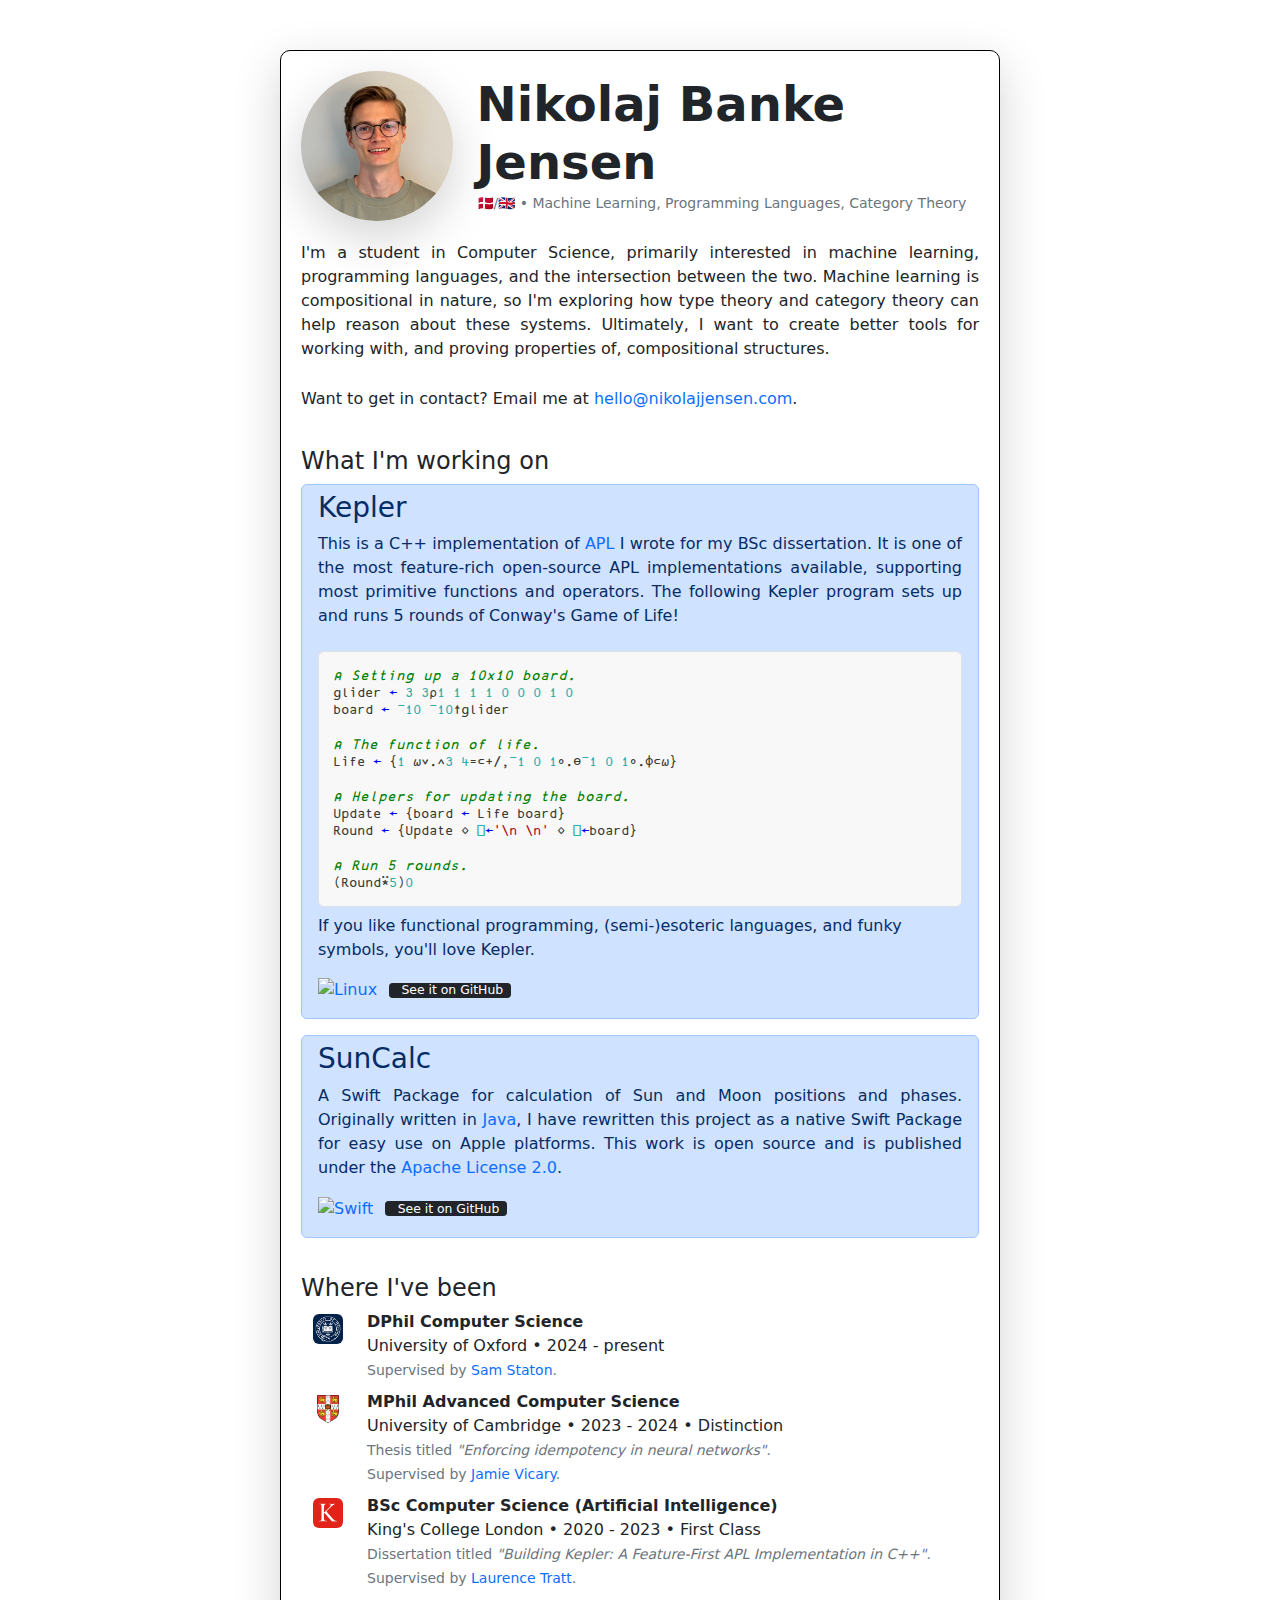
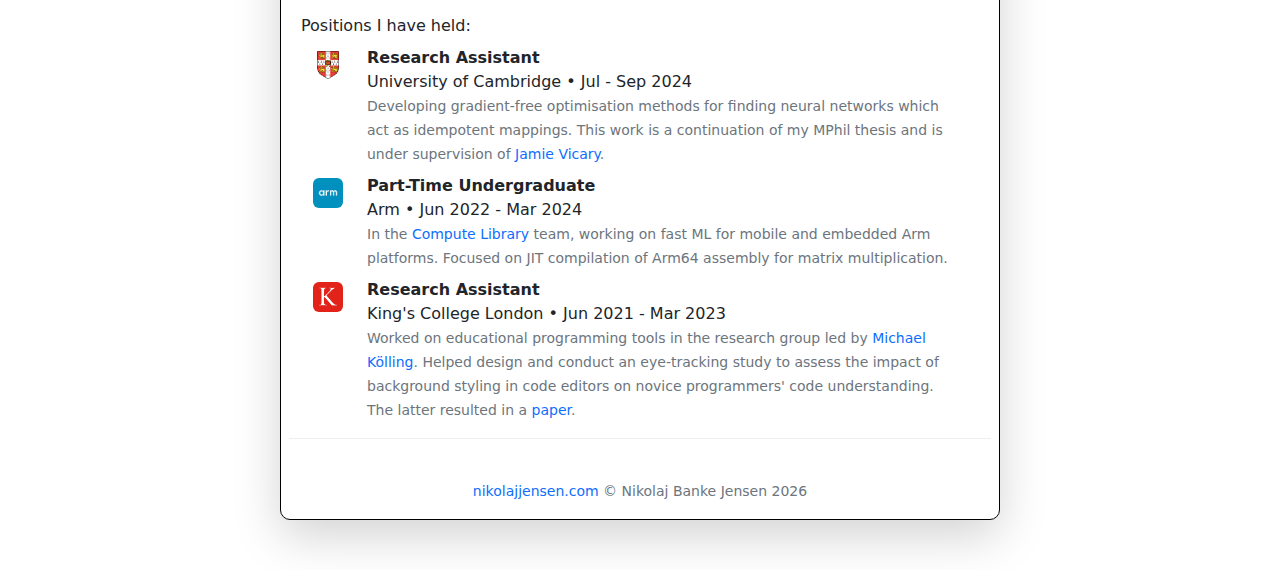
==== commit 9a7f8f27: "Update" ====
--- a/index.html
+++ b/index.html
@@ -30,9 +30,9 @@
         </div>
         <div class="col d-flex align-items-center">
           <div>
-            <div>
+            <!--<div>
               <h2 class="header-precursor">Hi, I'm</h2>
-            </div>
+            </div>-->
             <div>
               <h1 class="header-name"><strong>Nikolaj Banke Jensen</strong></h1>
             </div>
@@ -48,9 +48,9 @@
           little easier. Originally from Denmark; living in London. I like Swift, Java, Kotlin and C++, and basically
           anything that I might stumble across. Take a look below to see some of my recent projects.</p>-->
         <p class="text-justify">I'm a student in Computer Science, primarily interested in machine learning, programming
-          languages, and the intersection between the two. Most of machine learning is compositional in nature, so I'm
-          exploring how category theory and homotopy theory can help deal with that compositionality. Ultimately, I want
-          to create better tools to study and prove properties of complex systems.</p>
+          languages, and the intersection between the two. Machine learning is compositional in nature, so I'm
+          exploring how type theory and category theory can help reason about these systems. Ultimately, I want to
+          create better tools for working with, and proving properties of, compositional structures.</p>
 
         <p class="text-justify top-buffer">Want to get in contact? Email me at <a
             href="mailto:hello@nikolajjensen.com">hello@nikolajjensen.com</a>.
@@ -66,7 +66,9 @@
               </div>
               <div class="row">
                 <div class="col-12">
-                  <p class="text-justify">This is a C++ implementation of APL I wrote for my BSc dissertation. It is one
+                  <p class="text-justify">This is a C++ implementation of <a
+                      href="https://en.wikipedia.org/wiki/APL_(programming_language)" target="_blank">APL</a> I wrote
+                    for my BSc dissertation. It is one
                     of the most feature-rich open-source APL implementations available, supporting most primitive
                     functions and operators. The following Kepler program sets up and runs 5 rounds of Conway's Game of
                     Life!</p>
@@ -152,7 +154,7 @@
               <div class="fw-bold">DPhil Computer Science</div>
               <div>University of Oxford &bullet; 2024 - present</div>
               <div class="text-secondary header-subtitle"><small>Supervised by <a
-                    href="https://www.cs.ox.ac.uk/people/samuel.staton/main.html" target="_blank">Prof. Sam
+                    href="https://www.cs.ox.ac.uk/people/samuel.staton/main.html" target="_blank">Sam
                     Staton</a>.</small></div>
             </div>
           </div>
@@ -169,7 +171,7 @@
                     networks".</em>
                 </small></div>
               <div class="text-secondary header-subtitle"><small>Supervised by <a
-                    href="https://www.cl.cam.ac.uk/~jv258/" target="_blank">Prof. Jamie
+                    href="https://www.cl.cam.ac.uk/~jv258/" target="_blank">Jamie
                     Vicary</a>.</small></div>
             </div>
           </div>
@@ -186,7 +188,7 @@
                     Feature-First APL Implementation in C++".</em>
                 </small></div>
               <div class="text-secondary header-subtitle"><small>Supervised by <a href="https://tratt.net/laurie/"
-                    target="_blank">Prof. Laurence Tratt</a>.</small></div>
+                    target="_blank">Laurence Tratt</a>.</small></div>
             </div>
           </div>
 
@@ -203,7 +205,7 @@
               <div class="text-secondary header-subtitle"><small>Developing gradient-free optimisation methods for
                   finding neural networks which act as idempotent mappings. This work is a
                   continuation of my MPhil thesis and is under supervision of <a href="https://www.cl.cam.ac.uk/~jv258/"
-                    target="_blank">Prof. Jamie
+                    target="_blank">Jamie
                     Vicary</a>.</small></div>
             </div>
           </div>
@@ -233,7 +235,7 @@
               <div class="fw-bold">Research Assistant</div>
               <div>King's College London &bullet; Jun 2021 - Mar 2023</div>
               <div class="text-secondary header-subtitle"><small>Worked on educational programming tools in the research
-                  group led by <a href="https://nms.kcl.ac.uk/michael.kolling/" target="_blank">Prof. Michael
+                  group led by <a href="https://nms.kcl.ac.uk/michael.kolling/" target="_blank">Michael
                     Kölling</a>. Helped design and conduct an eye-tracking study to
                   assess the impact of background styling in code editors on novice programmers' code
                   understanding. The latter resulted in a <a href="https://doi.org/10.1145/3568813.3600133"
--- a/style.css
+++ b/style.css
@@ -156,9 +156,4 @@
   overflow-x: auto;
   -webkit-overflow-scrolling: touch;
   /* Enables smooth scrolling on iOS */
-}
-
-.code-container pre {
-  /*white-space: pre-wrap;*/
-  /* Allow line breaks if necessary */
 }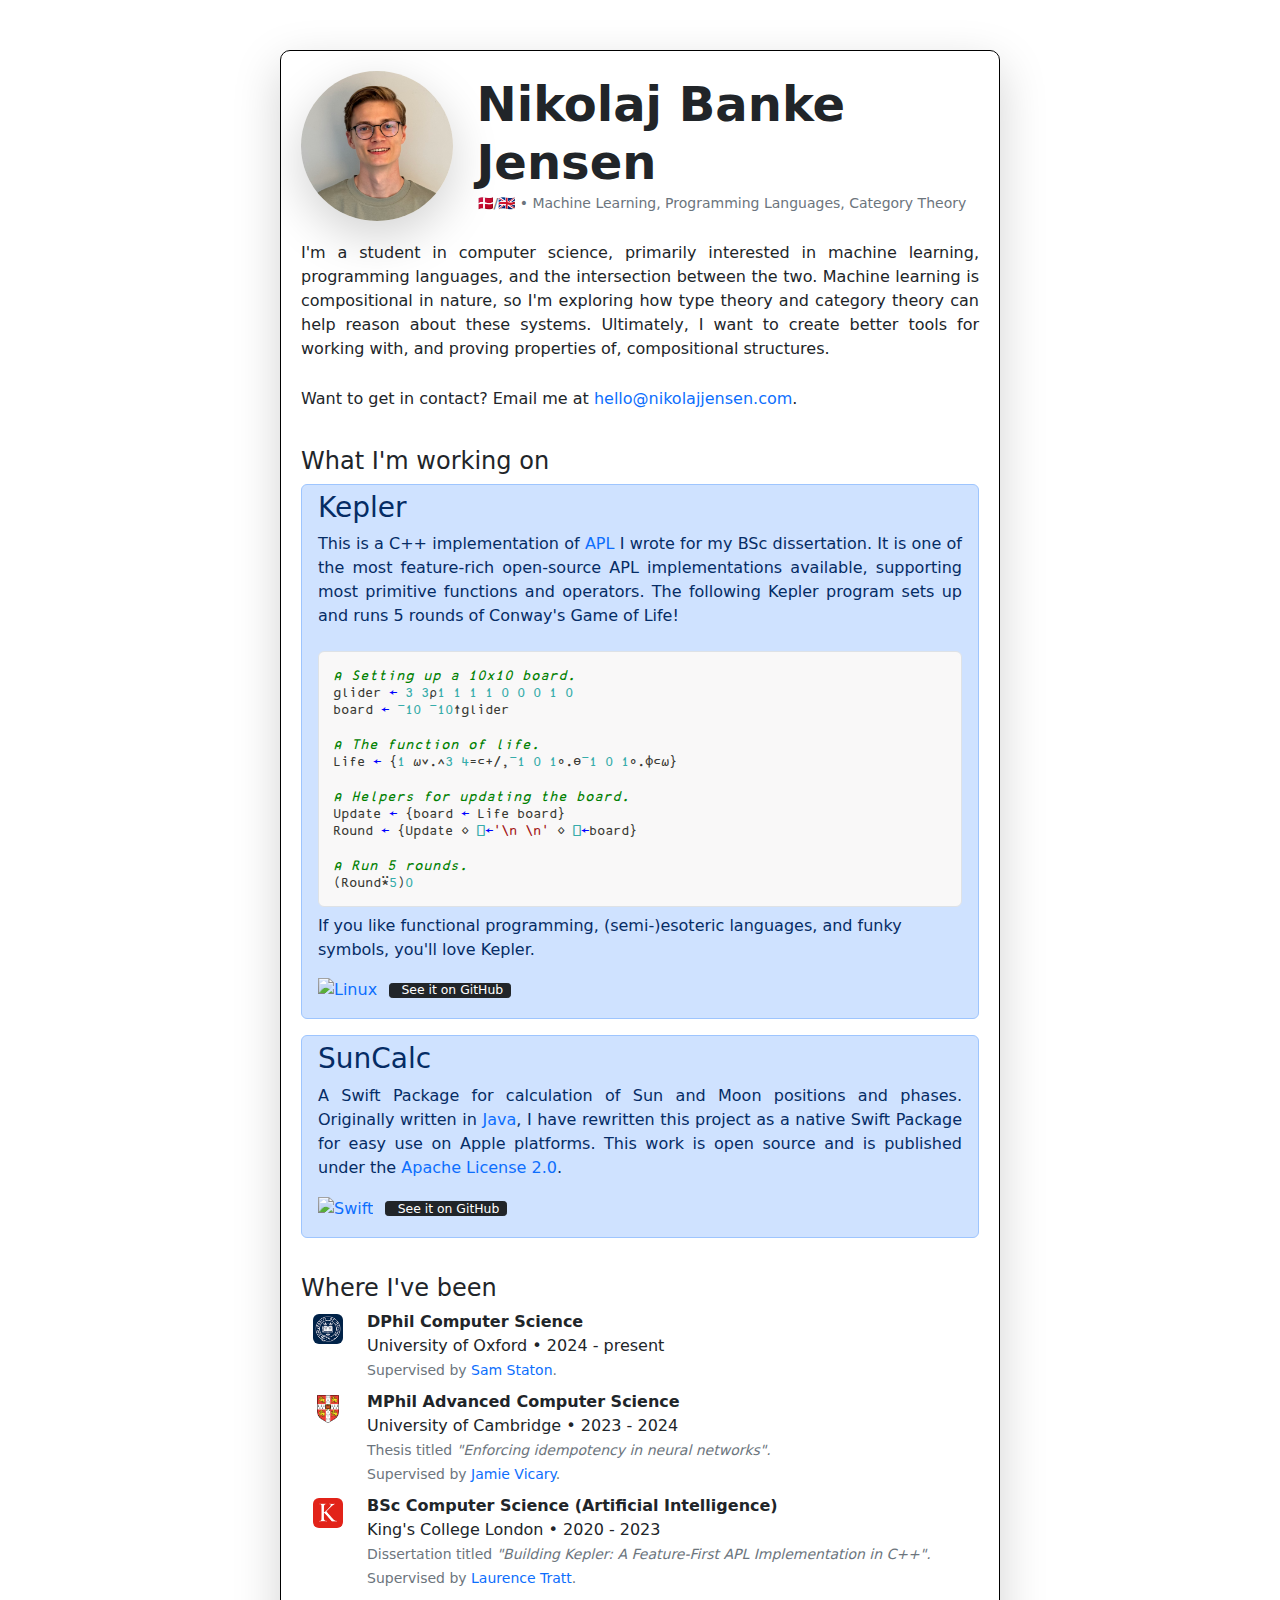
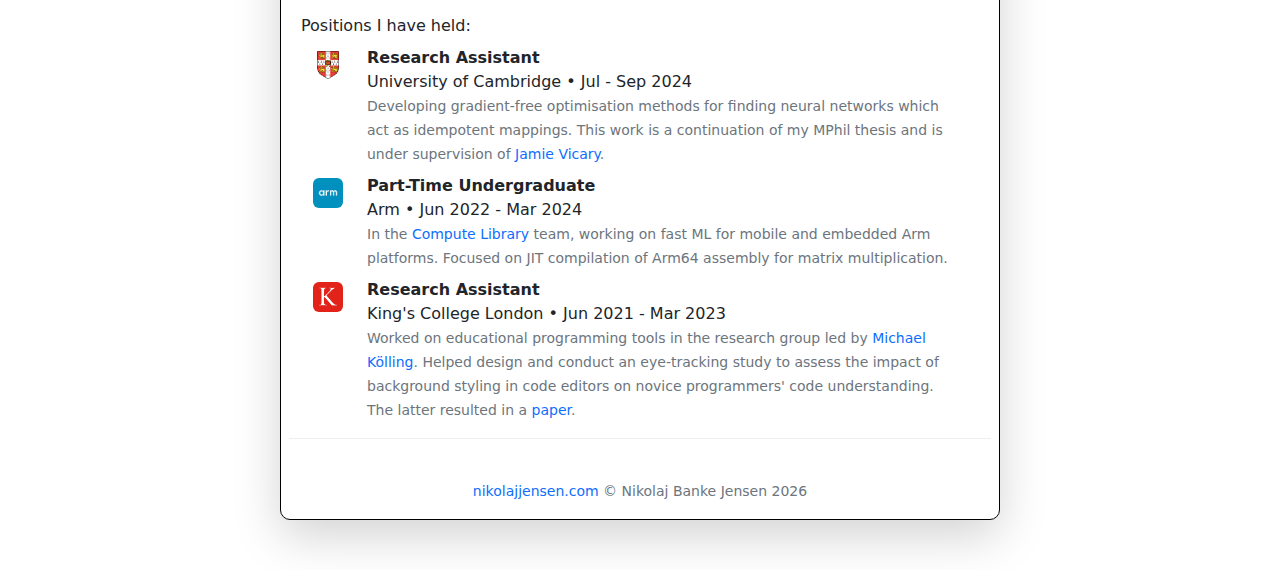
==== commit 38227dd8: "Update info" ====
--- a/index.html
+++ b/index.html
@@ -47,7 +47,7 @@
         <!--<p class="text-justify">I'm a student and software developer driven by a passion to make everyone's lives a
           little easier. Originally from Denmark; living in London. I like Swift, Java, Kotlin and C++, and basically
           anything that I might stumble across. Take a look below to see some of my recent projects.</p>-->
-        <p class="text-justify">I'm a student in Computer Science, primarily interested in machine learning, programming
+        <p class="text-justify">I'm a student in computer science, primarily interested in machine learning, programming
           languages, and the intersection between the two. Machine learning is compositional in nature, so I'm
           exploring how type theory and category theory can help reason about these systems. Ultimately, I want to
           create better tools for working with, and proving properties of, compositional structures.</p>
@@ -166,7 +166,7 @@
             </div>
             <div class="col">
               <div class="fw-bold">MPhil Advanced Computer Science</div>
-              <div>University of Cambridge &bullet; 2023 - 2024 &bullet; Distinction</div>
+              <div>University of Cambridge &bullet; 2023 - 2024</div>
               <div class="text-secondary header-subtitle"><small>Thesis titled <em>"Enforcing idempotency in neural
                     networks".</em>
                 </small></div>
@@ -183,7 +183,7 @@
             </div>
             <div class="col">
               <div class="fw-bold">BSc Computer Science (Artificial Intelligence)</div>
-              <div>King's College London &bullet; 2020 - 2023 &bullet; First Class</div>
+              <div>King's College London &bullet; 2020 - 2023</div>
               <div class="text-secondary header-subtitle"><small>Dissertation titled <em>"Building Kepler: A
                     Feature-First APL Implementation in C++".</em>
                 </small></div>
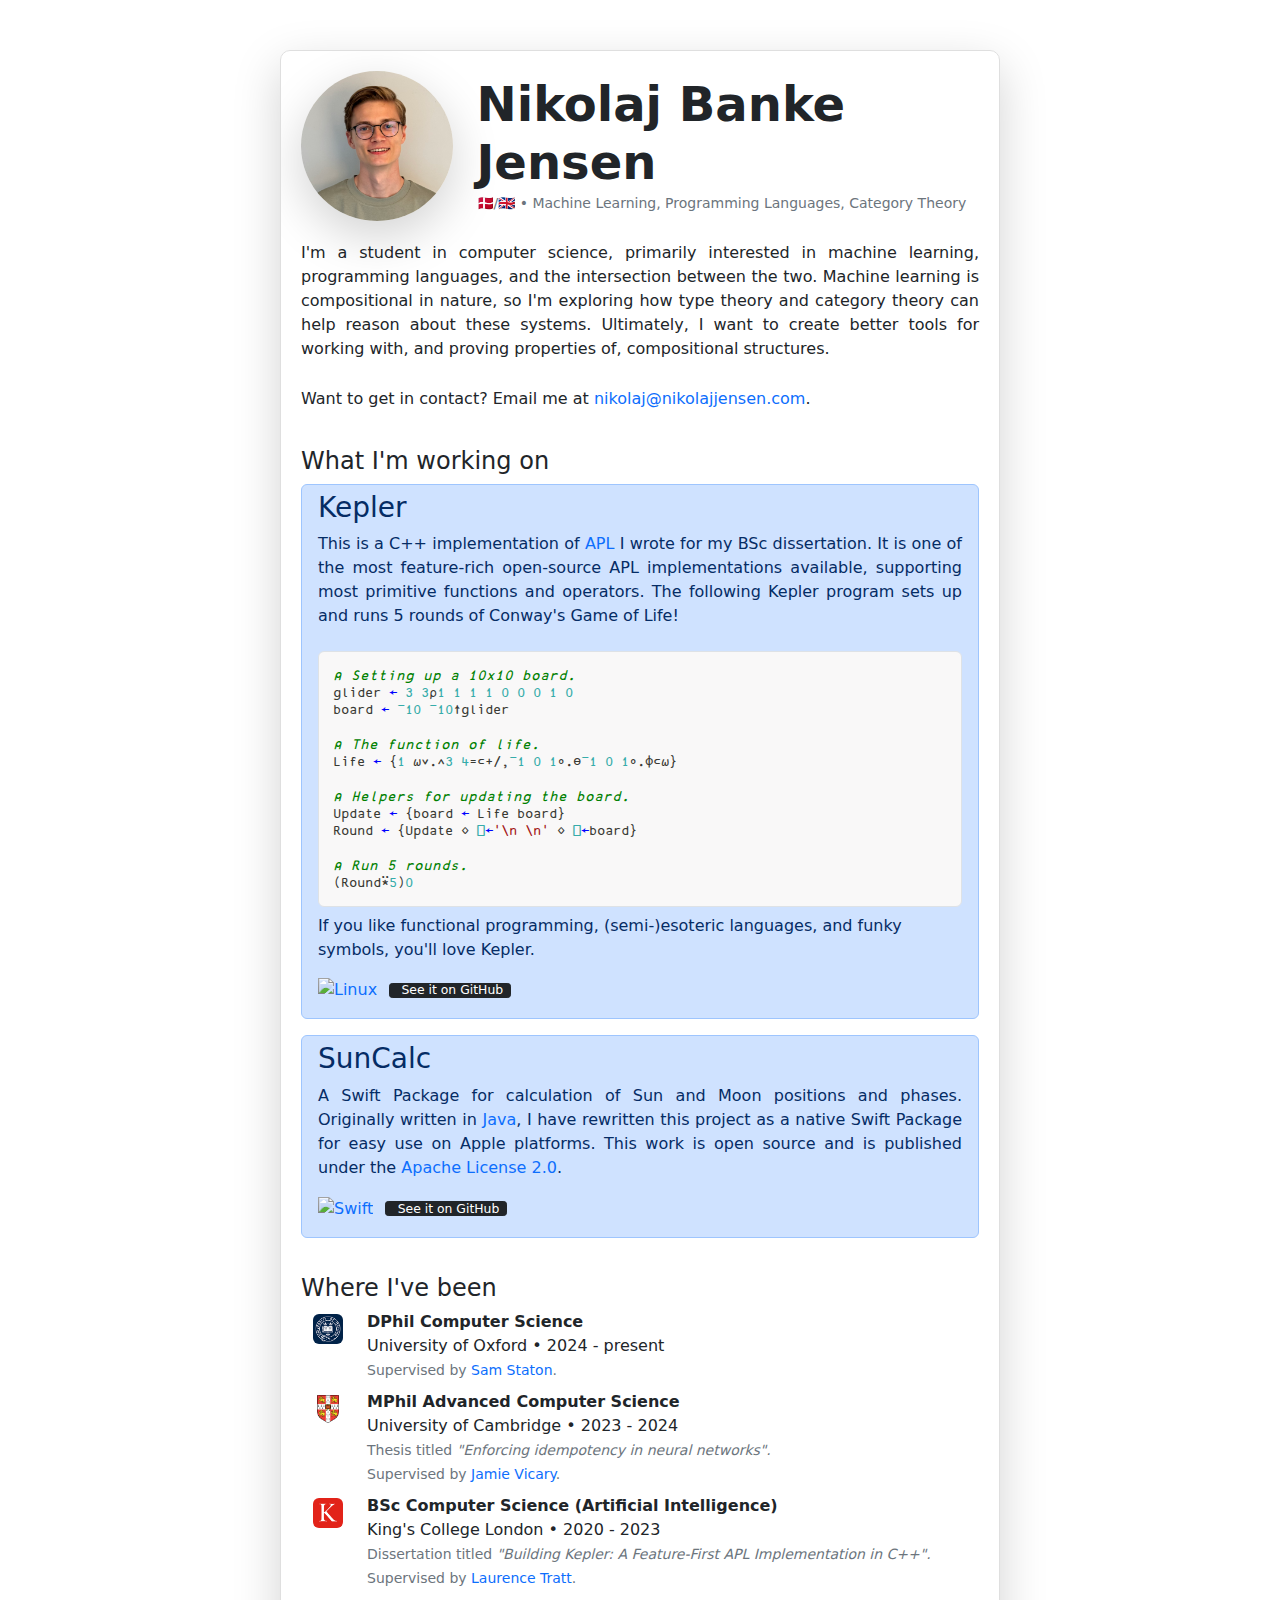
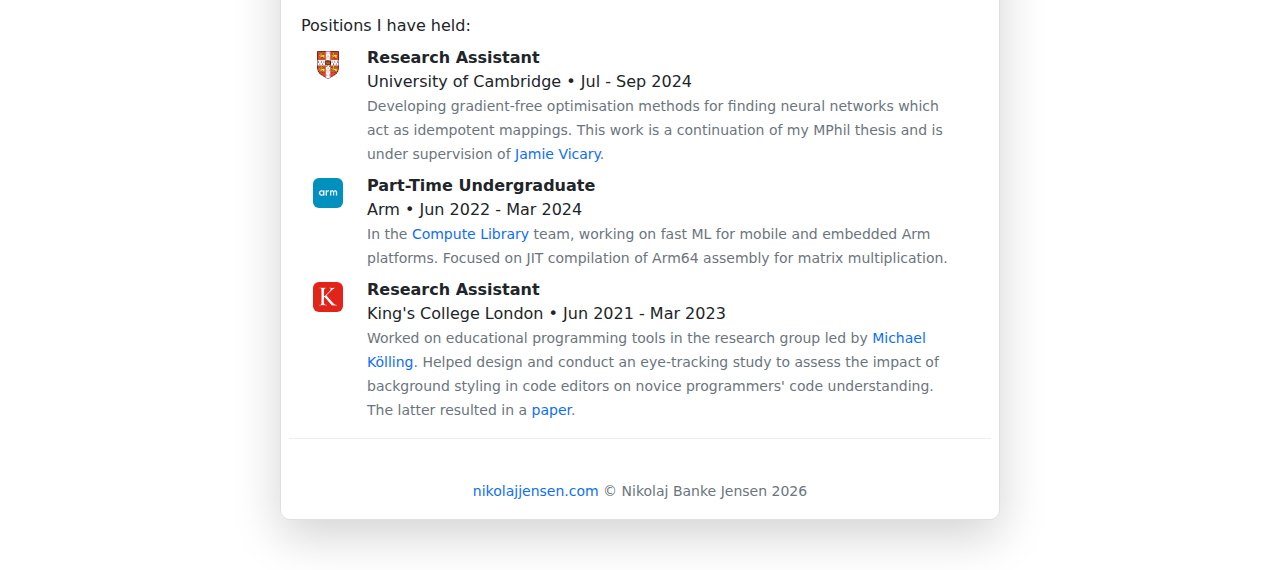
==== commit e3d823ca: "Updating email and styling" ====
--- a/index.html
+++ b/index.html
@@ -24,15 +24,12 @@
 <body>
   <main role="main" class="container custom-container shadow-lg d-flex justify-content-center extra-rounded">
     <div class="col-12">
-      <div class="row d-flex justify-content-center">
+      <div class="row h-pad d-flex justify-content-center">
         <div class="col-3 d-flex align-items-center">
           <img src="res/me.png" alt="nikolaj banke jensen" class="ratio ratio-1x1 rounded-circle shadow-lg" />
         </div>
         <div class="col d-flex align-items-center">
           <div>
-            <!--<div>
-              <h2 class="header-precursor">Hi, I'm</h2>
-            </div>-->
             <div>
               <h1 class="header-name"><strong>Nikolaj Banke Jensen</strong></h1>
             </div>
@@ -43,20 +40,17 @@
           </div>
         </div>
       </div>
-      <div class="row top-buffer-lg">
-        <!--<p class="text-justify">I'm a student and software developer driven by a passion to make everyone's lives a
-          little easier. Originally from Denmark; living in London. I like Swift, Java, Kotlin and C++, and basically
-          anything that I might stumble across. Take a look below to see some of my recent projects.</p>-->
+      <div class="row h-pad top-buffer-lg">
         <p class="text-justify">I'm a student in computer science, primarily interested in machine learning, programming
           languages, and the intersection between the two. Machine learning is compositional in nature, so I'm
           exploring how type theory and category theory can help reason about these systems. Ultimately, I want to
           create better tools for working with, and proving properties of, compositional structures.</p>
 
         <p class="text-justify top-buffer">Want to get in contact? Email me at <a
-            href="mailto:hello@nikolajjensen.com">hello@nikolajjensen.com</a>.
-      </div>
-
-      <div class="row top-buffer-lg">
+            href="mailto:hello@nikolajjensen.com">nikolaj@nikolajjensen.com</a>.
+      </div>
+
+      <div class="row h-pad top-buffer-lg">
         <h4>What I'm working on</h2>
 
           <div class="col-12">
@@ -142,7 +136,7 @@
           </div>
       </div>
 
-      <div class="row top-buffer-lg">
+      <div class="row h-pad top-buffer-lg">
         <h4>Where I've been</h2>
 
           <div class="row ps-4 d-flex justify-content-center">
@@ -244,7 +238,7 @@
           </div>
       </div>
 
-      <div class="row pt-3">
+      <div class="row h-pad pt-3">
         <hr class="solid">
       </div>
       <div class="row">
@@ -254,7 +248,6 @@
           <a href="https://www.linkedin.com/in/nikolaj-banke-jensen-b77b721bb" target="_blank" class=""><i
               class="contact-icon fab fa-linkedin fa-2x"></i></a>
           <a href="mailto:hello@nikolajjensen.com" class=""><i class="contact-icon fas fa-envelope fa-2x"></i></a>
-          <!--<a href="https://www.kaggle.com/nbjensen1" target="_blank" class=""><i class="contact-icon fab fa-kaggle fa-2x"></i></a>-->
         </div>
       </div>
 
--- a/style.css
+++ b/style.css
@@ -11,10 +11,12 @@
 .custom-container {
   width: 100%;
   max-width: 100%;
-  padding: 0 15px;
+  padding-top: 20px;
+  padding-left: 0px;
+  padding-right: 0px;
   margin: 0 auto;
   box-sizing: border-box;
-  overflow: auto;
+  overflow: hidden;
 }
 
 /* Boxed mode for larger screens */
@@ -24,10 +26,15 @@
     margin-top: 50px;
     margin-bottom: 50px;
     padding-top: 20px;
-    padding-left: 20px;
-    padding-right: 20px;
-    border: 1px solid #000;
+    padding-left: 0px;
+    padding-right: 0px;
+    border: 1px solid #dfdfdf;
   }
+}
+
+.h-pad {
+  padding-left: 20px;
+  padding-right: 20px;
 }
 
 .arm-blue {
@@ -156,4 +163,13 @@
   overflow-x: auto;
   -webkit-overflow-scrolling: touch;
   /* Enables smooth scrolling on iOS */
+}
+
+.carousel {
+  aspect-ratio: 3/2;
+  overflow: hidden;
+}
+
+.carousel img {
+  object-fit: fill;
 }